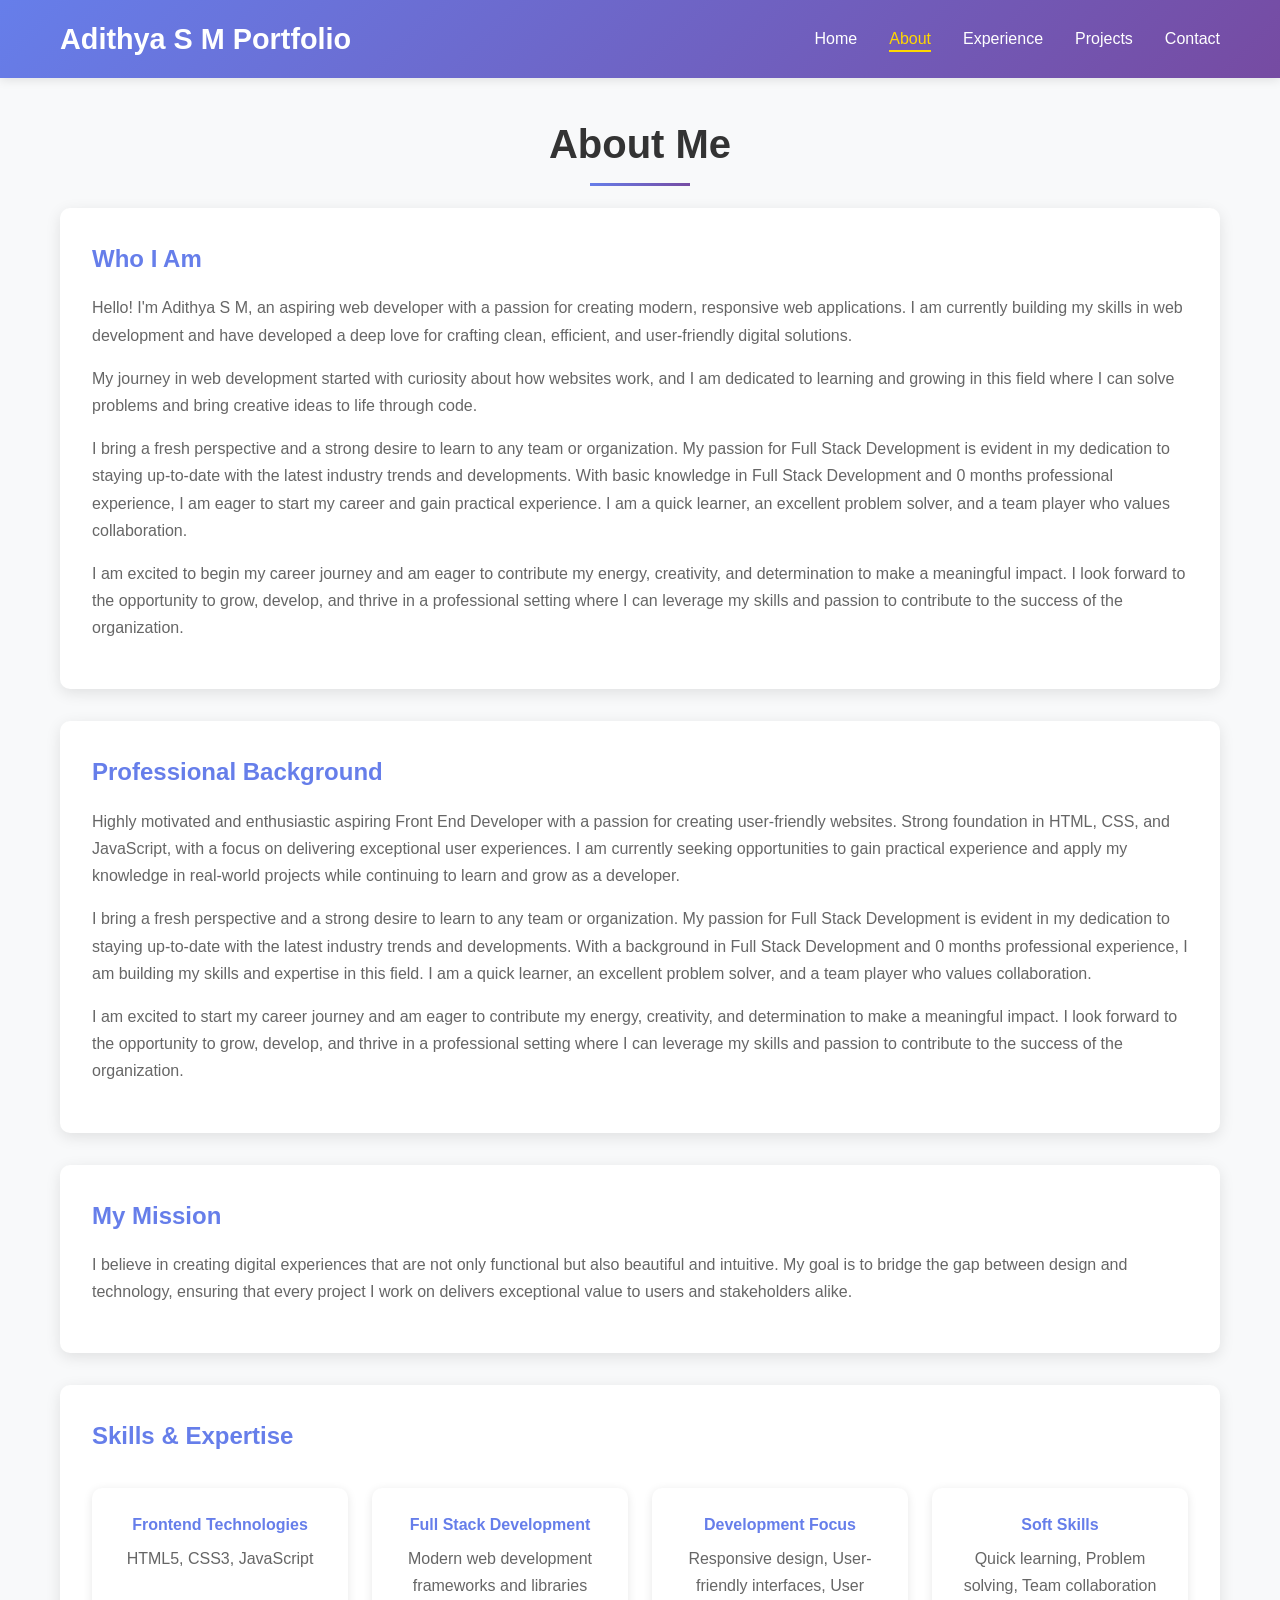
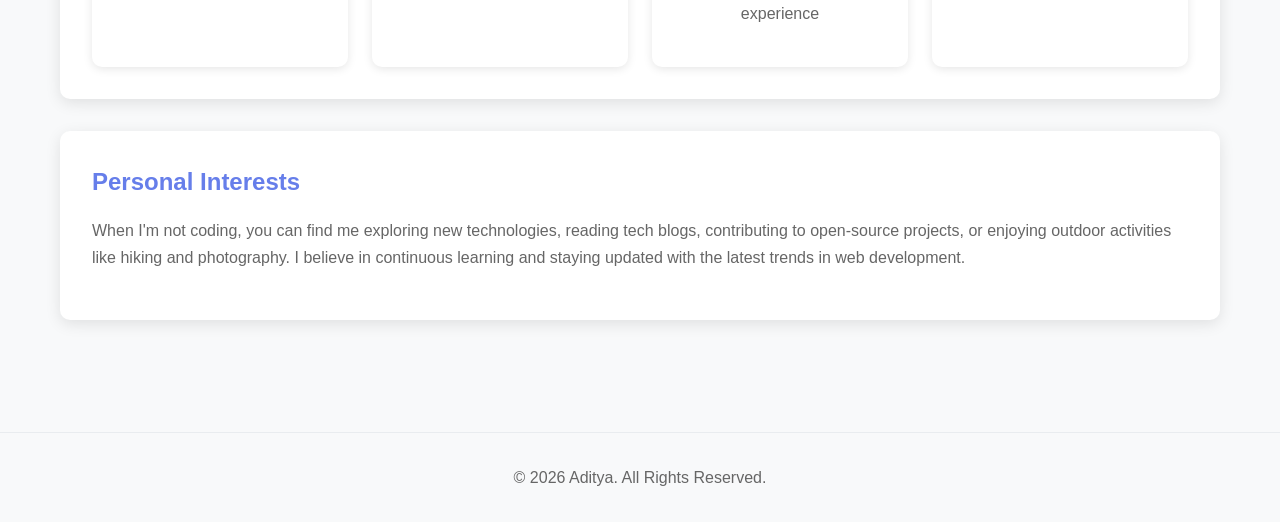
==== about.html @ 281c2815 "Add initial portfolio website structure with About, Contact, Experience, Projects, and Home pages - " ====
<!DOCTYPE html>
<html lang="en">
<head>
    <meta charset="UTF-8">
    <meta name="viewport" content="width=device-width, initial-scale=1.0">
    <title>About - Adithya S M Portfolio</title>
    <link rel="stylesheet" href="styles.css">
</head>
<body>
    <header class="header">
        <div class="container">
            <nav class="nav">
                <a href="index.html" class="logo">Adithya S M Portfolio</a>
                <ul class="nav-links">
                    <li><a href="index.html" class="nav-link">Home</a></li>
                    <li><a href="about.html" class="nav-link active">About</a></li>
                    <li><a href="experience.html" class="nav-link">Experience</a></li>
                    <li><a href="projects.html" class="nav-link">Projects</a></li>
                    <li><a href="contact.html" class="nav-link">Contact</a></li>
                </ul>
            </nav>
        </div>
    </header>

    <main class="main-content">
        <div class="container">
            <div class="page">
                <h2 class="page-title">About Me</h2>
                
                <div class="card">
                    <h3>Who I Am</h3>
                    <p>
                        Hello! I'm Adithya S M, an aspiring web developer with a passion for creating 
                        modern, responsive web applications. I am currently building my skills in web development 
                        and have developed a deep love for crafting clean, efficient, and user-friendly digital solutions.
                    </p>
                    <p>
                        My journey in web development started with curiosity about how websites work, and I am 
                        dedicated to learning and growing in this field where I can solve problems and bring creative 
                        ideas to life through code.
                    </p>
                    <p>
                        I bring a fresh perspective and a strong desire to learn to any team or organization. My passion for Full Stack Development is evident in my dedication to staying up-to-date with the latest industry trends and developments. With basic knowledge in Full Stack Development and 0 months professional experience, I am eager to start my career and gain practical experience. I am a quick learner, an excellent problem solver, and a team player who values collaboration.
                    </p>
                    <p>
                        I am excited to begin my career journey and am eager to contribute my energy, creativity, and determination to make a meaningful impact. I look forward to the opportunity to grow, develop, and thrive in a professional setting where I can leverage my skills and passion to contribute to the success of the organization.
                    </p>
                </div>

                <div class="card">
                    <h3>Professional Background</h3>
                    <p>
                        Highly motivated and enthusiastic aspiring Front End Developer with a passion for creating user-friendly websites. Strong foundation in HTML, CSS, and JavaScript, with a focus on delivering exceptional user experiences. I am currently seeking opportunities to gain practical experience and apply my knowledge in real-world projects while continuing to learn and grow as a developer.
                    </p>
                    <p>
                        I bring a fresh perspective and a strong desire to learn to any team or organization. My passion for Full Stack Development is evident in my dedication to staying up-to-date with the latest industry trends and developments. With a background in Full Stack Development and 0 months professional experience, I am building my skills and expertise in this field. I am a quick learner, an excellent problem solver, and a team player who values collaboration.
                    </p>
                    <p>
                        I am excited to start my career journey and am eager to contribute my energy, creativity, and determination to make a meaningful impact. I look forward to the opportunity to grow, develop, and thrive in a professional setting where I can leverage my skills and passion to contribute to the success of the organization.
                    </p>
                </div>

                <div class="card">
                    <h3>My Mission</h3>
                    <p>
                        I believe in creating digital experiences that are not only functional but also 
                        beautiful and intuitive. My goal is to bridge the gap between design and technology, 
                        ensuring that every project I work on delivers exceptional value to users and 
                        stakeholders alike.
                    </p>
                </div>

                <div class="card">
                    <h3>Skills & Expertise</h3>
                    <div class="skills-grid">
                        <div class="skill-item">
                            <h4>Frontend Technologies</h4>
                            <p>HTML5, CSS3, JavaScript</p>
                        </div>
                        <div class="skill-item">
                            <h4>Full Stack Development</h4>
                            <p>Modern web development frameworks and libraries</p>
                        </div>
                        <div class="skill-item">
                            <h4>Development Focus</h4>
                            <p>Responsive design, User-friendly interfaces, User experience</p>
                        </div>
                        <div class="skill-item">
                            <h4>Soft Skills</h4>
                            <p>Quick learning, Problem solving, Team collaboration</p>
                        </div>
                    </div>
                </div>

                <div class="card">
                    <h3>Personal Interests</h3>
                    <p>
                        When I'm not coding, you can find me exploring new technologies, reading tech blogs, 
                        contributing to open-source projects, or enjoying outdoor activities like hiking and 
                        photography. I believe in continuous learning and staying updated with the latest 
                        trends in web development.
                    </p>
                </div>
            </div>
        </div>
    </main>

    <footer style="text-align: center; padding: 2rem 0; background-color: #f8f9fa; margin-top: 3rem; border-top: 1px solid #e9ecef;">
        <p style="color: #666; margin: 0;">&copy; 2026 Aditya. All Rights Reserved.</p>
    </footer>

    <script src="script.js"></script>
</body>
</html>
---- styles.css ----
* {
    margin: 0;
    padding: 0;
    box-sizing: border-box;
}

body {
    font-family: -apple-system, BlinkMacSystemFont, 'Segoe UI', 'Roboto', 'Oxygen',
        'Ubuntu', 'Cantarell', 'Fira Sans', 'Droid Sans', 'Helvetica Neue',
        sans-serif;
    -webkit-font-smoothing: antialiased;
    -moz-osx-font-smoothing: grayscale;
    line-height: 1.6;
    background-color: #f8f9fa;
    color: #333;
}

.container {
    max-width: 1200px;
    margin: 0 auto;
    padding: 0 20px;
}

/* Header Styles */
.header {
    background: linear-gradient(135deg, #667eea 0%, #764ba2 100%);
    color: white;
    padding: 1rem 0;
    box-shadow: 0 2px 10px rgba(0,0,0,0.1);
    position: fixed;
    top: 0;
    left: 0;
    right: 0;
    z-index: 1000;
}

.nav {
    display: flex;
    justify-content: space-between;
    align-items: center;
}

.logo {
    font-size: 1.8rem;
    font-weight: bold;
    text-decoration: none;
    color: white;
}

.nav-links {
    display: flex;
    list-style: none;
    gap: 2rem;
}

.nav-links a {
    color: white;
    text-decoration: none;
    font-weight: 500;
    transition: color 0.3s ease;
    position: relative;
}

.nav-links a:hover {
    color: #ffd700;
}

.nav-links a.active {
    color: #ffd700;
}

.nav-links a::after {
    content: '';
    position: absolute;
    bottom: -5px;
    left: 0;
    width: 0;
    height: 2px;
    background-color: #ffd700;
    transition: width 0.3s ease;
}

.nav-links a:hover::after,
.nav-links a.active::after {
    width: 100%;
}

/* Main Content */
.main-content {
    margin-top: 80px;
    min-height: calc(100vh - 80px);
    padding: 2rem 0;
}

/* Page Styles */
.page {
    animation: fadeIn 0.5s ease-in;
}

@keyframes fadeIn {
    from {
        opacity: 0;
        transform: translateY(20px);
    }
    to {
        opacity: 1;
        transform: translateY(0);
    }
}

.page-title {
    font-size: 2.5rem;
    margin-bottom: 2rem;
    text-align: center;
    color: #333;
    position: relative;
}

.page-title::after {
    content: '';
    position: absolute;
    bottom: -10px;
    left: 50%;
    transform: translateX(-50%);
    width: 100px;
    height: 3px;
    background: linear-gradient(135deg, #667eea 0%, #764ba2 100%);
}

/* Home Page */
.hero {
    text-align: center;
    padding: 4rem 0;
    background: linear-gradient(135deg, #f5f7fa 0%, #c3cfe2 100%);
    margin: -2rem -20px 2rem -20px;
    border-radius: 10px;
}

.hero h1 {
    font-size: 3rem;
    margin-bottom: 1rem;
    background: linear-gradient(135deg, #667eea 0%, #764ba2 100%);
    -webkit-background-clip: text;
    -webkit-text-fill-color: transparent;
    background-clip: text;
}

.hero p {
    font-size: 1.2rem;
    color: #666;
    max-width: 600px;
    margin: 0 auto;
}

/* Cards */
.card {
    background: white;
    padding: 2rem;
    border-radius: 10px;
    box-shadow: 0 4px 15px rgba(0,0,0,0.1);
    margin-bottom: 2rem;
    transition: transform 0.3s ease, box-shadow 0.3s ease;
}

.card:hover {
    transform: translateY(-5px);
    box-shadow: 0 8px 25px rgba(0,0,0,0.15);
}

.card h3 {
    color: #667eea;
    margin-bottom: 1rem;
    font-size: 1.5rem;
}

.card p {
    color: #666;
    line-height: 1.7;
    margin-bottom: 1rem;
}

/* Skills */
.skills-grid {
    display: grid;
    grid-template-columns: repeat(auto-fit, minmax(250px, 1fr));
    gap: 1.5rem;
    margin-top: 2rem;
}

.skill-item {
    text-align: center;
    padding: 1.5rem;
    background: white;
    border-radius: 10px;
    box-shadow: 0 2px 10px rgba(0,0,0,0.1);
    transition: transform 0.3s ease;
}

.skill-item:hover {
    transform: translateY(-3px);
}

.skill-item h4 {
    color: #667eea;
    margin-bottom: 0.5rem;
}

/* Projects Grid */
.projects-grid {
    display: grid;
    grid-template-columns: repeat(auto-fit, minmax(300px, 1fr));
    gap: 2rem;
    margin-top: 2rem;
}

.project-card {
    background: white;
    border-radius: 10px;
    overflow: hidden;
    box-shadow: 0 4px 15px rgba(0,0,0,0.1);
    transition: transform 0.3s ease;
}

.project-card:hover {
    transform: translateY(-5px);
}

.project-image {
    height: 200px;
    background: linear-gradient(135deg, #667eea 0%, #764ba2 100%);
    display: flex;
    align-items: center;
    justify-content: center;
    color: white;
    font-size: 1.2rem;
    font-weight: 600;
}

.project-info {
    padding: 1.5rem;
}

.project-info h4 {
    color: #333;
    margin-bottom: 0.5rem;
    font-size: 1.3rem;
}

.project-info p {
    color: #666;
    margin-bottom: 1rem;
}

.project-tech {
    display: flex;
    flex-wrap: wrap;
    gap: 0.5rem;
    margin-bottom: 1rem;
}

.tech-tag {
    background: #e9ecef;
    padding: 0.2rem 0.8rem;
    border-radius: 15px;
    font-size: 0.8rem;
    color: #666;
}

.project-links {
    display: flex;
    gap: 1rem;
}

.btn {
    padding: 0.5rem 1rem;
    border: none;
    border-radius: 5px;
    text-decoration: none;
    cursor: pointer;
    transition: all 0.3s ease;
    font-size: 0.9rem;
    display: inline-block;
    text-align: center;
}

.btn-primary {
    background-color: #667eea;
    color: white;
}

.btn-primary:hover {
    background-color: #5a67d8;
    transform: translateY(-2px);
}

.btn-secondary {
    background-color: #e2e8f0;
    color: #4a5568;
}

.btn-secondary:hover {
    background-color: #cbd5e0;
    transform: translateY(-2px);
}

/* Contact Form */
.contact-form {
    background: white;
    padding: 2rem;
    border-radius: 10px;
    box-shadow: 0 4px 15px rgba(0,0,0,0.1);
    max-width: 600px;
    margin: 2rem auto;
}

.form-group {
    margin-bottom: 1.5rem;
}

.form-group label {
    display: block;
    margin-bottom: 0.5rem;
    font-weight: 500;
    color: #333;
}

.form-group input,
.form-group textarea {
    width: 100%;
    padding: 0.8rem;
    border: 2px solid #e2e8f0;
    border-radius: 5px;
    font-size: 1rem;
    transition: border-color 0.3s ease;
    font-family: inherit;
}

.form-group input:focus,
.form-group textarea:focus {
    outline: none;
    border-color: #667eea;
}

.form-group textarea {
    resize: vertical;
    min-height: 120px;
}

.contact-info {
    display: grid;
    grid-template-columns: repeat(auto-fit, minmax(250px, 1fr));
    gap: 2rem;
    margin-bottom: 2rem;
}

.contact-item {
    text-align: center;
    padding: 1.5rem;
    background: white;
    border-radius: 10px;
    box-shadow: 0 2px 10px rgba(0,0,0,0.1);
    transition: transform 0.3s ease;
}

.contact-item:hover {
    transform: translateY(-3px);
}

.contact-item h4 {
    color: #667eea;
    margin-bottom: 0.5rem;
}

.contact-item p {
    margin-bottom: 1rem;
    color: #666;
}

.success-message {
    background: #d4edda;
    border: 1px solid #c3e6cb;
    color: #155724;
    padding: 1.5rem;
    border-radius: 5px;
    margin-bottom: 2rem;
    text-align: center;
}

.success-message h4 {
    margin-bottom: 0.5rem;
}

/* Experience Timeline */
.timeline {
    position: relative;
    margin: 2rem 0;
}

.timeline::before {
    content: '';
    position: absolute;
    left: 50%;
    transform: translateX(-50%);
    width: 2px;
    height: 100%;
    background: linear-gradient(135deg, #667eea 0%, #764ba2 100%);
}

.timeline-item {
    position: relative;
    margin-bottom: 2rem;
    width: 100%;
}

.timeline-item:nth-child(odd) .timeline-content,
.timeline-item:nth-child(even) .timeline-content {
    margin-left: 50%;
    margin-right: 0;
    padding-left: 2rem;
    text-align: left;
}

.timeline-content {
    background: white;
    padding: 1.5rem;
    border-radius: 10px;
    box-shadow: 0 4px 15px rgba(0,0,0,0.1);
    position: relative;
    transition: transform 0.3s ease;
}

.timeline-content:hover {
    transform: translateY(-3px);
}

.timeline-content::before {
    content: '';
    position: absolute;
    top: 20px;
    width: 0;
    height: 0;
    border-style: solid;
}

.timeline-item:nth-child(odd) .timeline-content::before,
.timeline-item:nth-child(even) .timeline-content::before {
    left: -10px;
    border-width: 10px 10px 10px 0;
    border-color: transparent white transparent transparent;
}

.timeline-dot {
    position: absolute;
    left: 50%;
    transform: translateX(-50%);
    top: 20px;
    width: 20px;
    height: 20px;
    background: linear-gradient(135deg, #667eea 0%, #764ba2 100%);
    border-radius: 50%;
    border: 3px solid white;
    box-shadow: 0 2px 5px rgba(0,0,0,0.2);
    z-index: 10;
}

.timeline-content h4 {
    color: #667eea;
    margin-bottom: 0.5rem;
    font-size: 1.3rem;
}

.timeline-content .date {
    color: #888;
    font-size: 0.9rem;
    margin-bottom: 1rem;
    font-weight: 600;
}

.timeline-content ul {
    margin-top: 1rem;
    padding-left: 1.2rem;
}

.timeline-content li {
    margin-bottom: 0.5rem;
    color: #555;
}

/* Mobile Responsiveness */
@media (max-width: 768px) {
    .nav {
        flex-direction: column;
        gap: 1rem;
        padding: 1rem 0;
    }

    .nav-links {
        gap: 1rem;
        flex-wrap: wrap;
        justify-content: center;
    }

    .hero h1 {
        font-size: 2rem;
    }

    .page-title {
        font-size: 2rem;
    }

    .main-content {
        margin-top: 120px;
    }

    .timeline::before {
        left: 20px;
    }

    .timeline-item:nth-child(odd) .timeline-content,
    .timeline-item:nth-child(even) .timeline-content {
        margin-left: 50px;
        margin-right: 0;
        padding-left: 1rem;
        padding-right: 1rem;
        text-align: left;
    }

    .timeline-item:nth-child(odd) .timeline-content::before,
    .timeline-item:nth-child(even) .timeline-content::before {
        left: -10px;
        border-width: 10px 10px 10px 0;
        border-color: transparent white transparent transparent;
    }

    .timeline-dot {
        left: 20px;
        transform: translateX(-50%);
    }

    .contact-info {
        grid-template-columns: 1fr;
    }

    .projects-grid {
        grid-template-columns: 1fr;
    }

    .skills-grid {
        grid-template-columns: 1fr;
    }

    .project-links {
        flex-direction: column;
    }

    .btn {
        width: 100%;
        margin-bottom: 0.5rem;
    }
}

/* Smooth scrolling */
html {
    scroll-behavior: smooth;
}

/* Loading animation */
.loading {
    display: inline-block;
    width: 20px;
    height: 20px;
    border: 3px solid #f3f3f3;
    border-top: 3px solid #667eea;
    border-radius: 50%;
    animation: spin 1s linear infinite;
}

@keyframes spin {
    0% { transform: rotate(0deg); }
    100% { transform: rotate(360deg); }
}
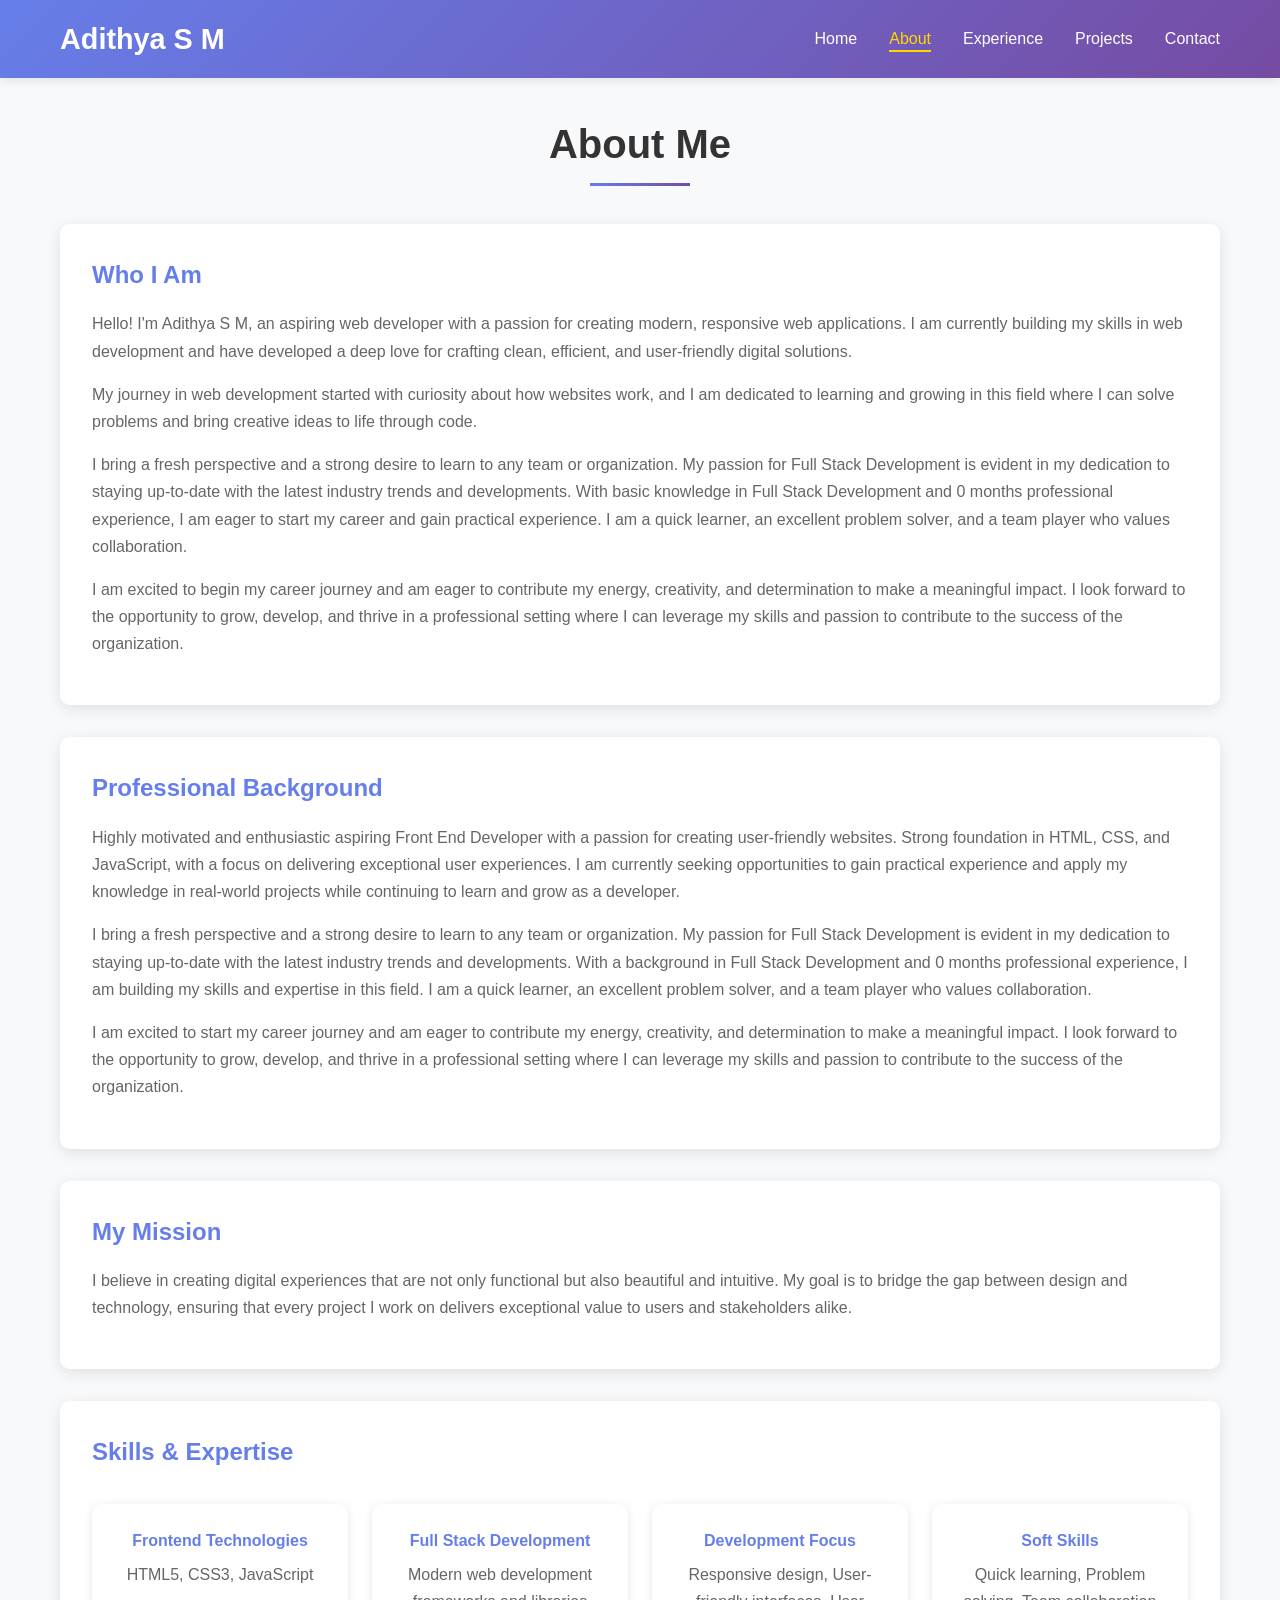
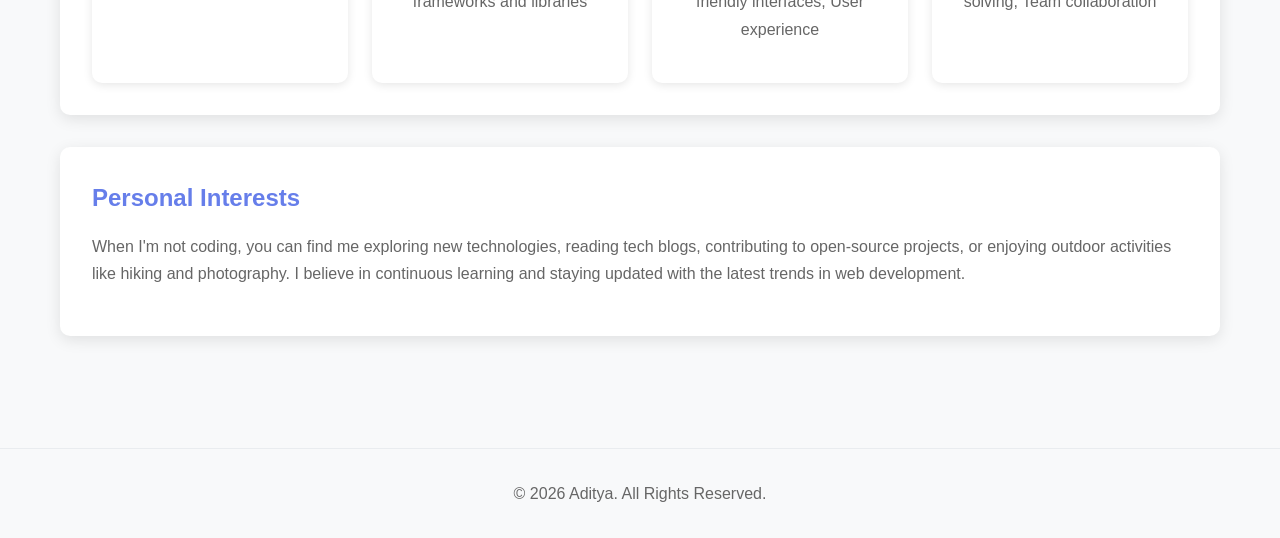
==== commit d3260787: "Refactor portfolio titles and navigation for consistency; add profile image and enhance styles for h" ====
--- a/about.html
+++ b/about.html
@@ -3,14 +3,14 @@
 <head>
     <meta charset="UTF-8">
     <meta name="viewport" content="width=device-width, initial-scale=1.0">
-    <title>About - Adithya S M Portfolio</title>
+    <title>About - Adithya S M</title>
     <link rel="stylesheet" href="styles.css">
 </head>
 <body>
     <header class="header">
         <div class="container">
             <nav class="nav">
-                <a href="index.html" class="logo">Adithya S M Portfolio</a>
+                <a href="index.html" class="logo">Adithya S M</a>
                 <ul class="nav-links">
                     <li><a href="index.html" class="nav-link">Home</a></li>
                     <li><a href="about.html" class="nav-link active">About</a></li>
@@ -25,7 +25,9 @@
     <main class="main-content">
         <div class="container">
             <div class="page">
-                <h2 class="page-title">About Me</h2>
+                <div class="about-intro">
+                    <h2 class="page-title">About Me</h2>
+                </div>
                 
                 <div class="card">
                     <h3>Who I Am</h3>
--- a/styles.css
+++ b/styles.css
@@ -92,6 +92,80 @@
     padding: 2rem 0;
 }
 
+/* Profile Image Styles */
+.profile-image {
+    text-align: center;
+    margin-bottom: 2rem;
+}
+
+.profile-photo {
+    width: 200px;
+    height: 200px;
+    border-radius: 50%;
+    object-fit: cover;
+    border: 4px solid #667eea;
+    box-shadow: 0 8px 32px rgba(102, 126, 234, 0.3);
+    transition: transform 0.3s ease;
+}
+
+.profile-photo:hover {
+    transform: scale(1.05);
+}
+
+/* Hero Section Styles */
+.hero {
+    text-align: center;
+    margin-bottom: 3rem;
+}
+
+.hero h1 {
+    font-size: 3rem;
+    margin-bottom: 1rem;
+    color: #333;
+}
+
+.highlight {
+    background: linear-gradient(135deg, #667eea 0%, #764ba2 100%);
+    -webkit-background-clip: text;
+    -webkit-text-fill-color: transparent;
+    background-clip: text;
+}
+
+.hero-subtitle {
+    font-size: 1.3rem;
+    color: #667eea;
+    font-weight: 600;
+    margin-bottom: 1rem;
+}
+
+.hero-description {
+    font-size: 1.1rem;
+    color: #666;
+    max-width: 600px;
+    margin: 0 auto 2rem auto;
+    line-height: 1.6;
+}
+
+.hero-buttons {
+    display: flex;
+    gap: 1rem;
+    justify-content: center;
+    flex-wrap: wrap;
+}
+
+/* About Section Styles */
+.about-intro {
+    text-align: center;
+    margin-bottom: 3rem;
+}
+
+.about-subtitle {
+    font-size: 1.2rem;
+    color: #667eea;
+    font-weight: 500;
+    margin-bottom: 2rem;
+}
+
 /* Page Styles */
 .page {
     animation: fadeIn 0.5s ease-in;
@@ -125,31 +199,6 @@
     width: 100px;
     height: 3px;
     background: linear-gradient(135deg, #667eea 0%, #764ba2 100%);
-}
-
-/* Home Page */
-.hero {
-    text-align: center;
-    padding: 4rem 0;
-    background: linear-gradient(135deg, #f5f7fa 0%, #c3cfe2 100%);
-    margin: -2rem -20px 2rem -20px;
-    border-radius: 10px;
-}
-
-.hero h1 {
-    font-size: 3rem;
-    margin-bottom: 1rem;
-    background: linear-gradient(135deg, #667eea 0%, #764ba2 100%);
-    -webkit-background-clip: text;
-    -webkit-text-fill-color: transparent;
-    background-clip: text;
-}
-
-.hero p {
-    font-size: 1.2rem;
-    color: #666;
-    max-width: 600px;
-    margin: 0 auto;
 }
 
 /* Cards */
@@ -504,6 +553,20 @@
         font-size: 2rem;
     }
 
+    .profile-photo {
+        width: 150px;
+        height: 150px;
+    }
+
+    .hero-buttons {
+        flex-direction: column;
+        align-items: center;
+    }
+
+    .hero-buttons .btn {
+        width: 200px;
+    }
+
     .page-title {
         font-size: 2rem;
     }
